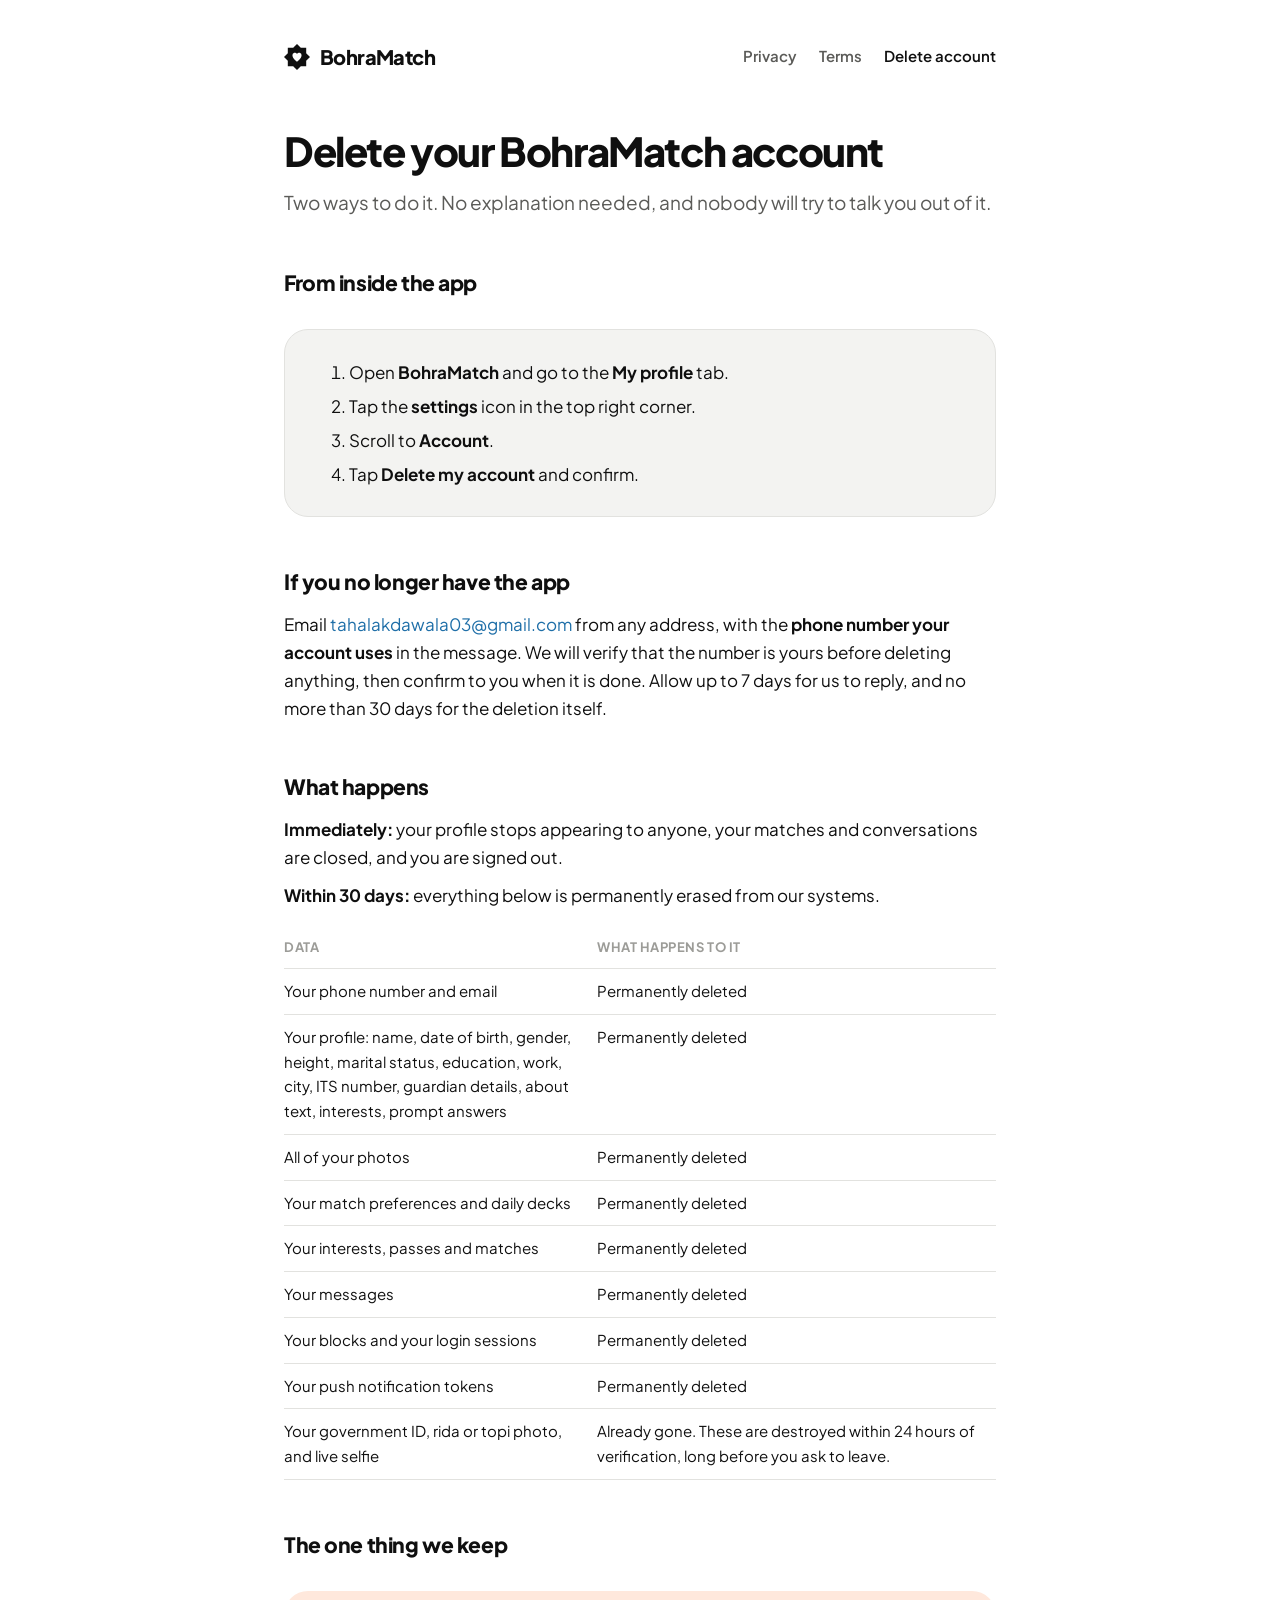
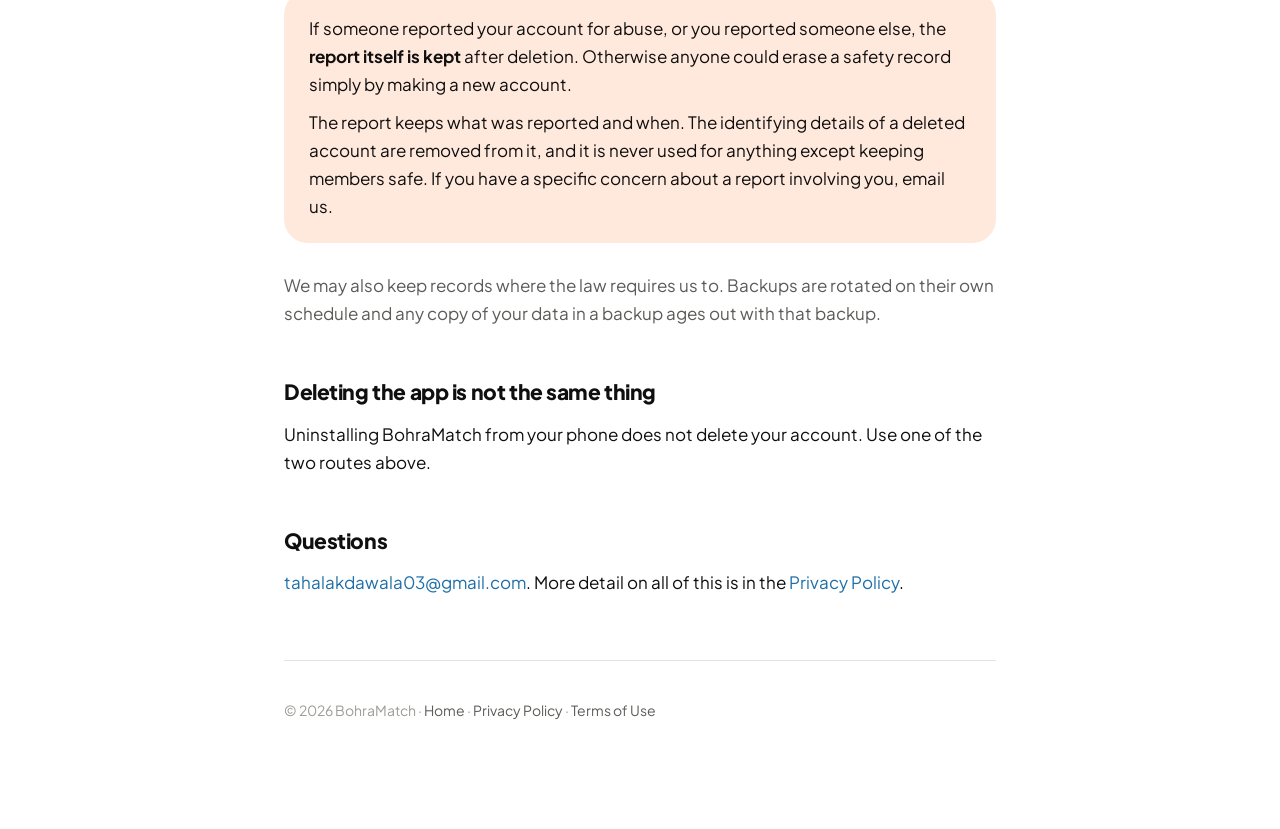
==== delete-account.html @ 5b306a56 "Publish the BohraMatch site: privacy, terms, account deletion Three URLs have to be public before an" ====
<!DOCTYPE html>
<html lang="en">
<head>
<meta charset="utf-8" />
<meta name="viewport" content="width=device-width, initial-scale=1" />
<title>Delete your account &middot; BohraMatch</title>
<meta name="description" content="How to delete your BohraMatch account and what happens to your data." />
<link rel="preconnect" href="https://fonts.googleapis.com" />
<link rel="preconnect" href="https://fonts.gstatic.com" crossorigin />
<link href="https://fonts.googleapis.com/css2?family=Plus+Jakarta+Sans:wght@500;600;700;800&display=swap" rel="stylesheet" />
<link rel="stylesheet" href="style.css" />
<link rel="icon" href="icon.svg" type="image/svg+xml" />
</head>
<body>
<div class="wrap">

  <div class="top">
    <a class="brand" href="./">
      <svg class="mark" viewBox="0 0 24 24" aria-hidden="true">
        <path fill="#0F0F0F" fill-rule="evenodd" d="M12.00 0.00L15.51 3.51L20.49 3.51L20.49 8.49L24.00 12.00L20.49 15.51L20.49 20.49L15.51 20.49L12.00 24.00L8.49 20.49L3.51 20.49L3.51 15.51L0.00 12.00L3.51 8.49L3.51 3.51L8.49 3.51Z M12 16.4 C12 16.4, 7.8 13.4, 7.8 10.4 A2.2 2.2 0 0 1 12 9.3 A2.2 2.2 0 0 1 16.2 10.4 C16.2 13.4 12 16.4 12 16.4 Z" />
      </svg>
      BohraMatch
    </a>
    <nav class="nav">
      <a href="privacy.html">Privacy</a>
      <a href="terms.html">Terms</a>
      <a href="delete-account.html" aria-current="page">Delete account</a>
    </nav>
  </div>

  <h1>Delete your BohraMatch account</h1>
  <p class="lede">
    Two ways to do it. No explanation needed, and nobody will try to talk you out of it.
  </p>

  <h2>From inside the app</h2>
  <div class="card">
    <ol style="margin:0">
      <li>Open <strong>BohraMatch</strong> and go to the <strong>My profile</strong> tab.</li>
      <li>Tap the <strong>settings</strong> icon in the top right corner.</li>
      <li>Scroll to <strong>Account</strong>.</li>
      <li>Tap <strong>Delete my account</strong> and confirm.</li>
    </ol>
  </div>

  <h2>If you no longer have the app</h2>
  <p>
    Email <a href="mailto:tahalakdawala03@gmail.com?subject=Delete%20my%20BohraMatch%20account">tahalakdawala03@gmail.com</a>
    from any address, with the <strong>phone number your account uses</strong> in the message.
    We will verify that the number is yours before deleting anything, then confirm to you
    when it is done. Allow up to 7 days for us to reply, and no more than 30 days for the
    deletion itself.
  </p>

  <h2>What happens</h2>
  <p>
    <strong>Immediately:</strong> your profile stops appearing to anyone, your matches and
    conversations are closed, and you are signed out.
  </p>
  <p>
    <strong>Within 30 days:</strong> everything below is permanently erased from our systems.
  </p>

  <table>
    <tr><th style="width:44%">Data</th><th>What happens to it</th></tr>
    <tr><td>Your phone number and email</td><td>Permanently deleted</td></tr>
    <tr><td>Your profile: name, date of birth, gender, height, marital status, education, work, city, ITS number, guardian details, about text, interests, prompt answers</td><td>Permanently deleted</td></tr>
    <tr><td>All of your photos</td><td>Permanently deleted</td></tr>
    <tr><td>Your match preferences and daily decks</td><td>Permanently deleted</td></tr>
    <tr><td>Your interests, passes and matches</td><td>Permanently deleted</td></tr>
    <tr><td>Your messages</td><td>Permanently deleted</td></tr>
    <tr><td>Your blocks and your login sessions</td><td>Permanently deleted</td></tr>
    <tr><td>Your push notification tokens</td><td>Permanently deleted</td></tr>
    <tr><td>Your government ID, rida or topi photo, and live selfie</td><td>Already gone. These are destroyed within 24 hours of verification, long before you ask to leave.</td></tr>
  </table>

  <h2>The one thing we keep</h2>
  <div class="card peach">
    <p style="margin-top:0">
      If someone reported your account for abuse, or you reported someone else, the
      <strong>report itself is kept</strong> after deletion. Otherwise anyone could erase a
      safety record simply by making a new account.
    </p>
    <p style="margin-bottom:0">
      The report keeps what was reported and when. The identifying details of a deleted
      account are removed from it, and it is never used for anything except keeping members
      safe. If you have a specific concern about a report involving you, email us.
    </p>
  </div>
  <p class="muted">
    We may also keep records where the law requires us to. Backups are rotated on their own
    schedule and any copy of your data in a backup ages out with that backup.
  </p>

  <h2>Deleting the app is not the same thing</h2>
  <p>
    Uninstalling BohraMatch from your phone does not delete your account. Use one of the
    two routes above.
  </p>

  <h2>Questions</h2>
  <p>
    <a href="mailto:tahalakdawala03@gmail.com">tahalakdawala03@gmail.com</a>. More detail
    on all of this is in the <a href="privacy.html">Privacy Policy</a>.
  </p>

  <footer>
    <p>
      &copy; 2026 BohraMatch &middot;
      <a href="./">Home</a> &middot;
      <a href="privacy.html">Privacy Policy</a> &middot;
      <a href="terms.html">Terms of Use</a>
    </p>
  </footer>

</div>
</body>
</html>
---- style.css ----
/* BohraMatch site. Tokens mirror src/theme/tokens.ts in the app repo. */

:root {
  --bg: #FFFFFF;
  --surface: #F3F3F1;
  --surface2: #E7E7E4;
  --border: #E2E2DF;

  --ink: #0F0F0F;
  --ink2: #5B5B58;
  --ink3: #9C9C98;

  --tint-peach: #FFE8DC;
  --coral: #D9552B;
  --tint-mint: #DCF3E4;
  --mint-ink: #1F7A4D;
  --tint-lilac: #E8E3FB;
  --lilac-ink: #5B49C9;
  --tint-sun: #FFF0B8;
  --sun-ink: #8A6400;
  --tint-sky: #DCEEF9;
  --sky-ink: #1F6FA8;

  --radius-card: 24px;
  --radius-pill: 999px;
}

* { box-sizing: border-box; }
html { -webkit-text-size-adjust: 100%; scroll-behavior: smooth; }

body {
  margin: 0;
  background: var(--bg);
  color: var(--ink);
  font-family: "Plus Jakarta Sans", -apple-system, BlinkMacSystemFont, "Segoe UI",
    Roboto, Helvetica, Arial, sans-serif;
  font-size: 17px;
  line-height: 1.65;
  -webkit-font-smoothing: antialiased;
}

.wrap { max-width: 760px; margin: 0 auto; padding: 40px 24px 96px; }

/* ------------------------------------------------------------- header --- */

.top {
  display: flex;
  align-items: center;
  justify-content: space-between;
  gap: 16px;
  flex-wrap: wrap;
  margin-bottom: 56px;
}

.brand {
  display: inline-flex;
  align-items: center;
  gap: 10px;
  font-weight: 800;
  letter-spacing: -0.03em;
  font-size: 20px;
  color: var(--ink);
  text-decoration: none;
}

.mark {
  width: 26px;
  height: 26px;
  flex: none;
}

.nav { display: flex; gap: 22px; font-size: 15px; font-weight: 600; }
.nav a { color: var(--ink2); text-decoration: none; }
.nav a:hover, .nav a[aria-current="page"] { color: var(--ink); }

/* --------------------------------------------------------- typography --- */

h1 {
  font-size: 40px;
  line-height: 1.1;
  letter-spacing: -0.035em;
  font-weight: 800;
  margin: 0 0 14px;
}

h2 {
  font-size: 21px;
  letter-spacing: -0.02em;
  font-weight: 800;
  margin: 48px 0 10px;
}

h3 {
  font-size: 16px;
  letter-spacing: -0.01em;
  font-weight: 700;
  margin: 26px 0 6px;
}

p { margin: 10px 0; }
ul { padding-left: 22px; margin: 10px 0; }
li { margin: 6px 0; }

a { color: var(--sky-ink); text-decoration: none; }
a:hover { text-decoration: underline; }

.lede { font-size: 19px; color: var(--ink2); margin: 0 0 8px; }
.updated { color: var(--ink3); font-size: 15px; margin: 0; }
.muted { color: var(--ink2); }

hr { border: none; border-top: 1px solid var(--border); margin: 48px 0; }

/* -------------------------------------------------------------- parts --- */

.card {
  border: 1px solid var(--border);
  border-radius: var(--radius-card);
  padding: 22px 24px;
  background: var(--surface);
  margin: 28px 0;
}

.card > :first-child { margin-top: 0; }
.card > :last-child { margin-bottom: 0; }

.card.peach { background: var(--tint-peach); border-color: transparent; }
.card.mint  { background: var(--tint-mint);  border-color: transparent; }
.card.lilac { background: var(--tint-lilac); border-color: transparent; }
.card.sun   { background: var(--tint-sun);   border-color: transparent; }
.card.sky   { background: var(--tint-sky);   border-color: transparent; }

.label {
  font-size: 12px;
  font-weight: 700;
  letter-spacing: 0.06em;
  text-transform: uppercase;
  color: var(--ink3);
  margin: 0 0 6px;
}

.btn {
  display: inline-block;
  background: var(--ink);
  color: #FFFFFF;
  font-weight: 700;
  font-size: 16px;
  padding: 14px 26px;
  border-radius: var(--radius-pill);
  text-decoration: none;
}
.btn:hover { text-decoration: none; opacity: 0.88; }

.grid {
  display: grid;
  grid-template-columns: repeat(auto-fit, minmax(210px, 1fr));
  gap: 14px;
  margin: 28px 0;
}

.grid .card { margin: 0; }

table {
  width: 100%;
  border-collapse: collapse;
  margin: 18px 0;
  font-size: 15px;
  display: block;
  overflow-x: auto;
}
th, td {
  text-align: left;
  padding: 10px 14px 10px 0;
  border-bottom: 1px solid var(--border);
  vertical-align: top;
}
th { font-weight: 700; font-size: 13px; letter-spacing: 0.04em; text-transform: uppercase; color: var(--ink3); }

.toc { font-size: 15px; }
.toc ol { padding-left: 20px; }
.toc li { margin: 3px 0; }

footer {
  margin-top: 64px;
  padding-top: 28px;
  border-top: 1px solid var(--border);
  color: var(--ink3);
  font-size: 14px;
}
footer a { color: var(--ink2); }

@media (max-width: 560px) {
  body { font-size: 16px; }
  h1 { font-size: 32px; }
  .wrap { padding: 28px 20px 72px; }
  .top { margin-bottom: 40px; }
}
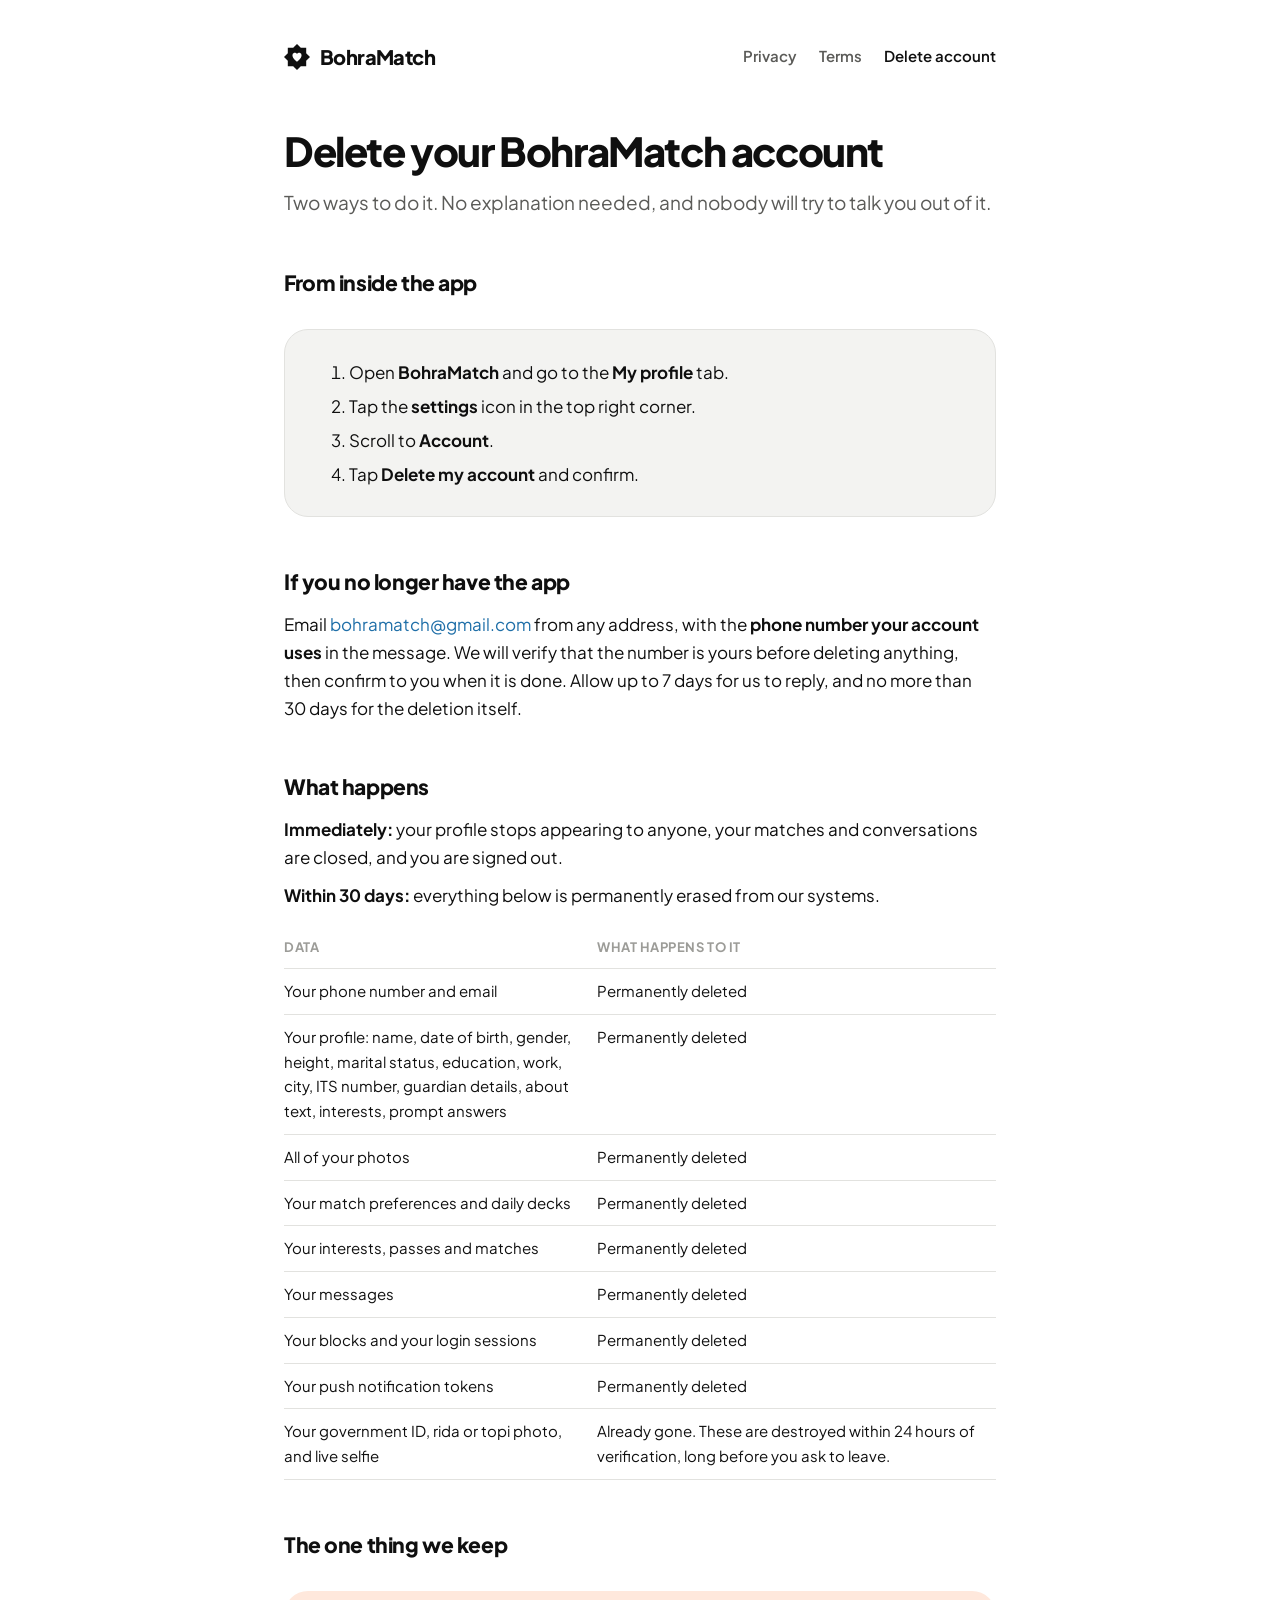
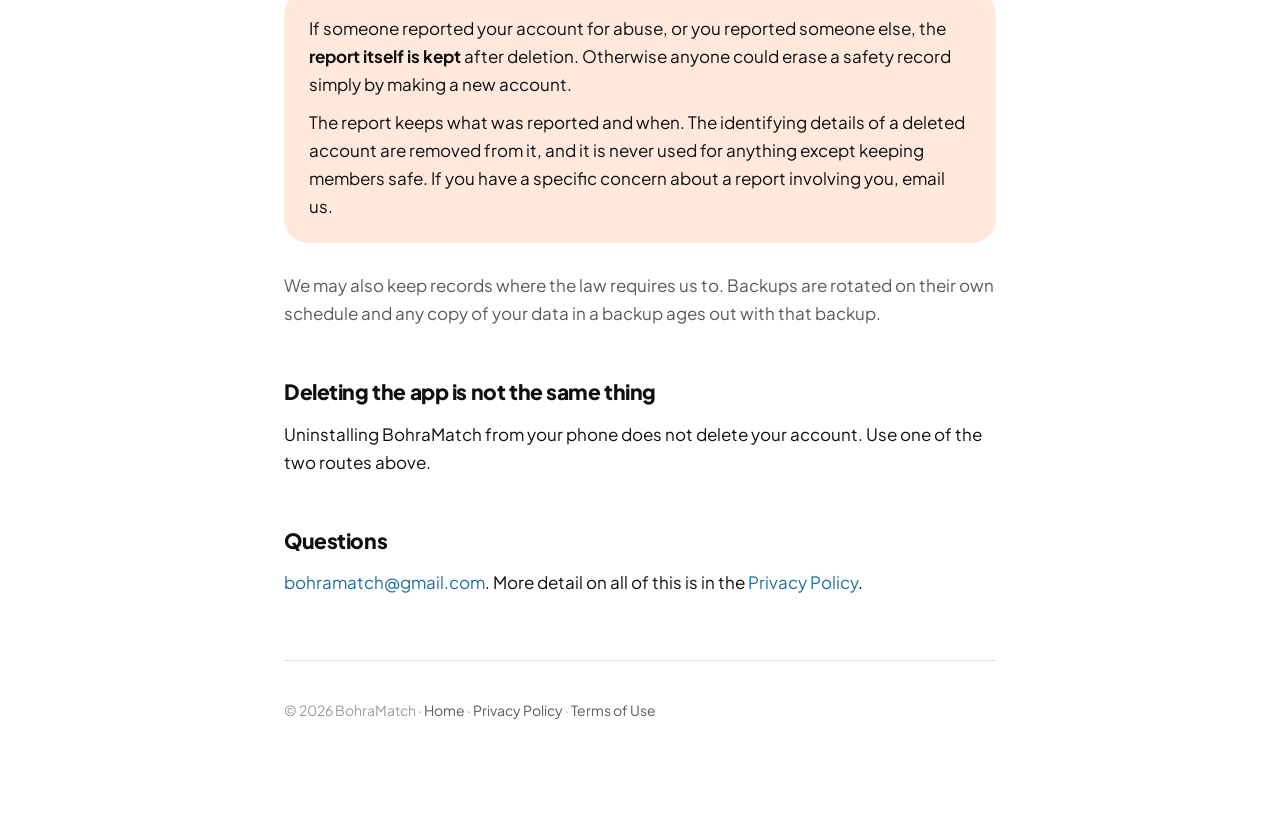
==== commit 4eaf965b: "Take the operator's personal identity off the site Contact everywhere is now bohramatch@gmail.com, a" ====
--- a/delete-account.html
+++ b/delete-account.html
@@ -45,7 +45,7 @@
 
   <h2>If you no longer have the app</h2>
   <p>
-    Email <a href="mailto:tahalakdawala03@gmail.com?subject=Delete%20my%20BohraMatch%20account">tahalakdawala03@gmail.com</a>
+    Email <a href="mailto:bohramatch@gmail.com?subject=Delete%20my%20BohraMatch%20account">bohramatch@gmail.com</a>
     from any address, with the <strong>phone number your account uses</strong> in the message.
     We will verify that the number is yours before deleting anything, then confirm to you
     when it is done. Allow up to 7 days for us to reply, and no more than 30 days for the
@@ -100,7 +100,7 @@
 
   <h2>Questions</h2>
   <p>
-    <a href="mailto:tahalakdawala03@gmail.com">tahalakdawala03@gmail.com</a>. More detail
+    <a href="mailto:bohramatch@gmail.com">bohramatch@gmail.com</a>. More detail
     on all of this is in the <a href="privacy.html">Privacy Policy</a>.
   </p>
 
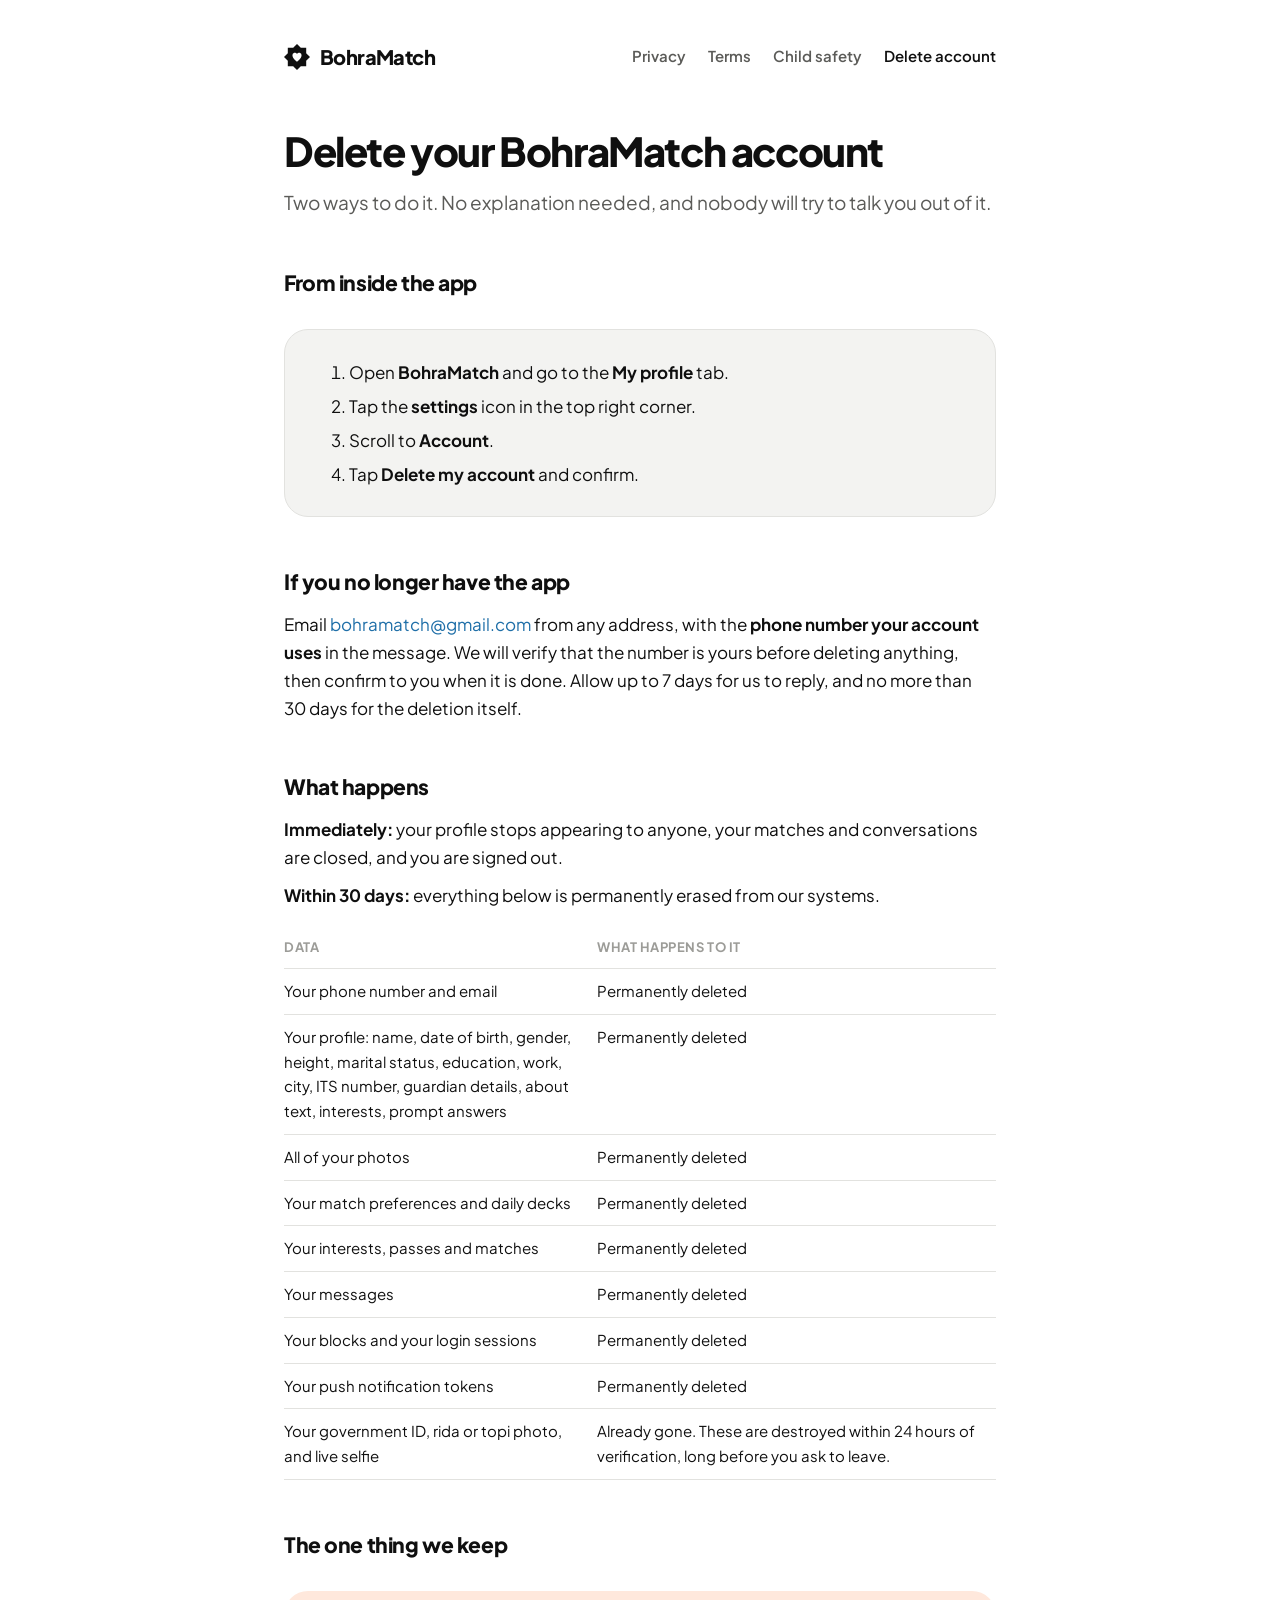
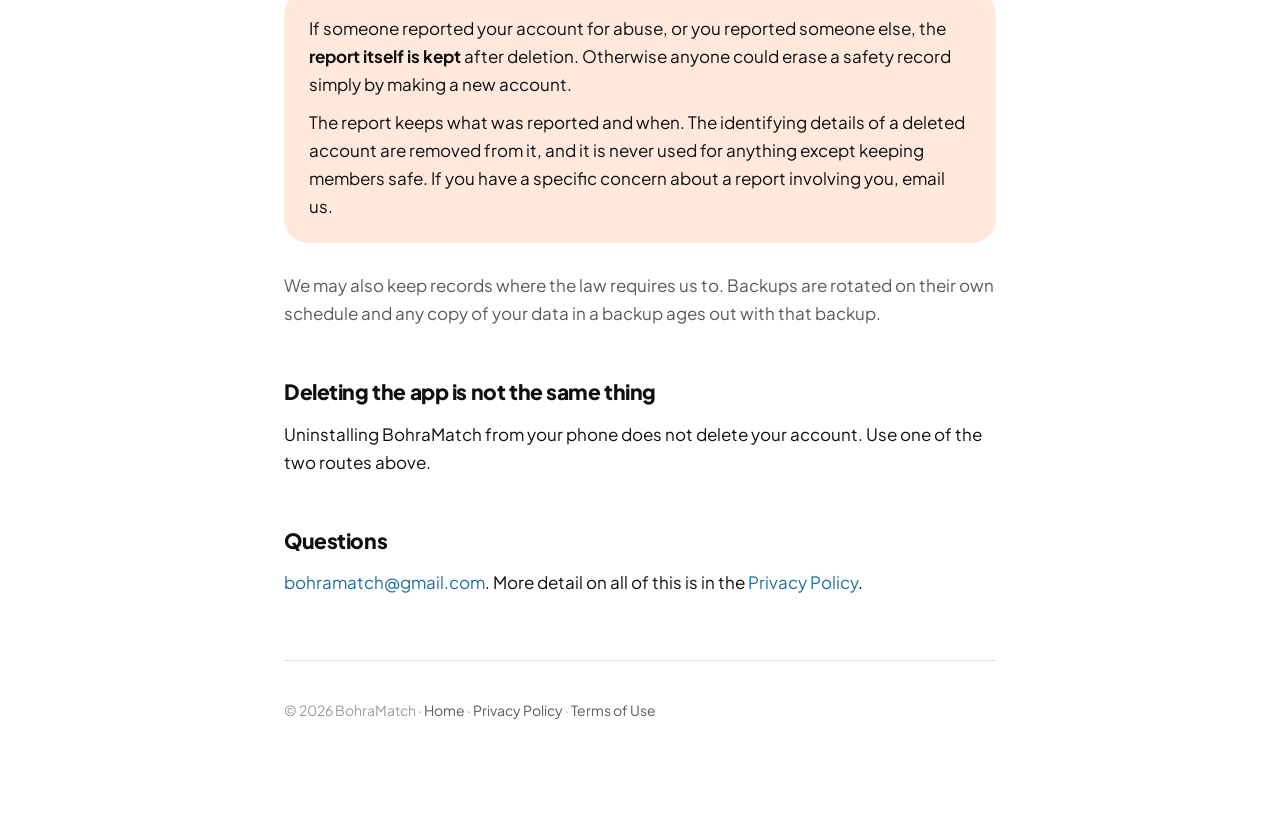
==== commit 87e526cd: "Publish child safety standards, required by Play for social apps Google Play's child safety standard" ====
--- a/delete-account.html
+++ b/delete-account.html
@@ -24,6 +24,7 @@
     <nav class="nav">
       <a href="privacy.html">Privacy</a>
       <a href="terms.html">Terms</a>
+      <a href="child-safety.html">Child safety</a>
       <a href="delete-account.html" aria-current="page">Delete account</a>
     </nav>
   </div>
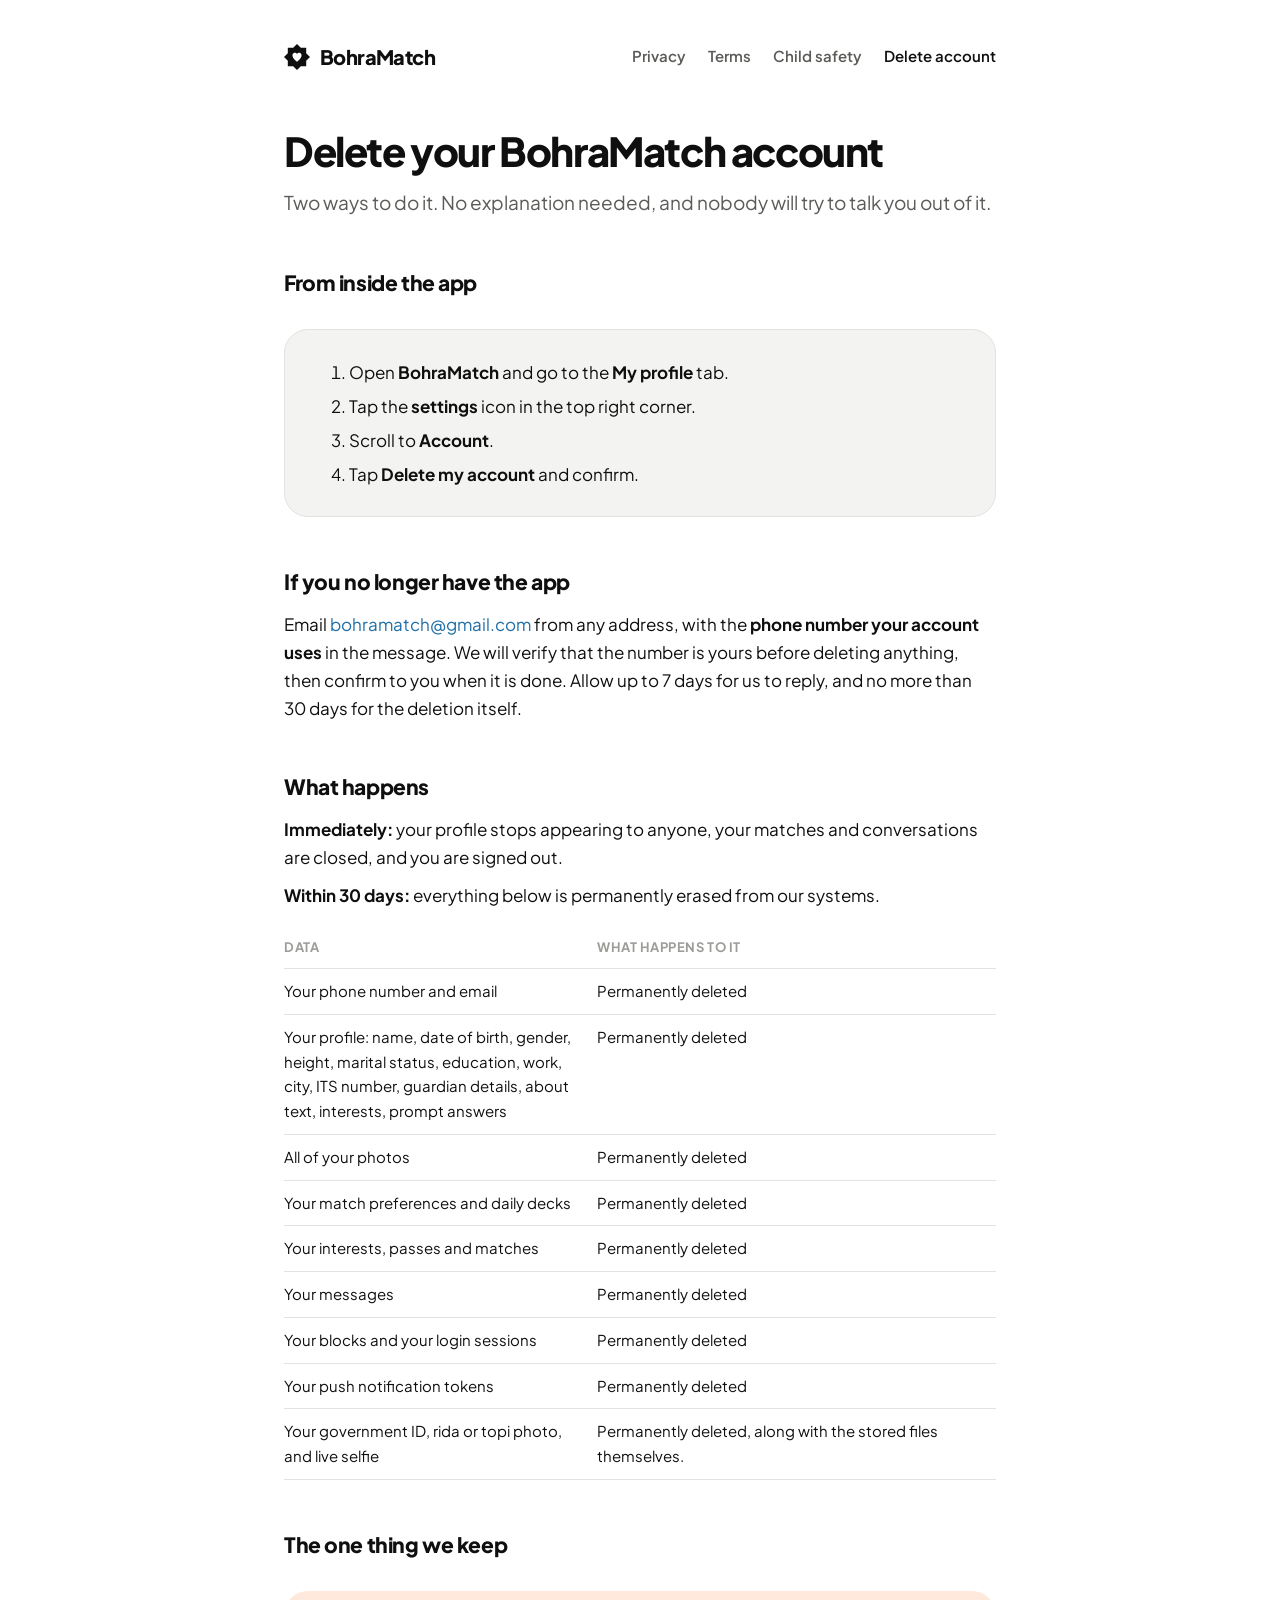
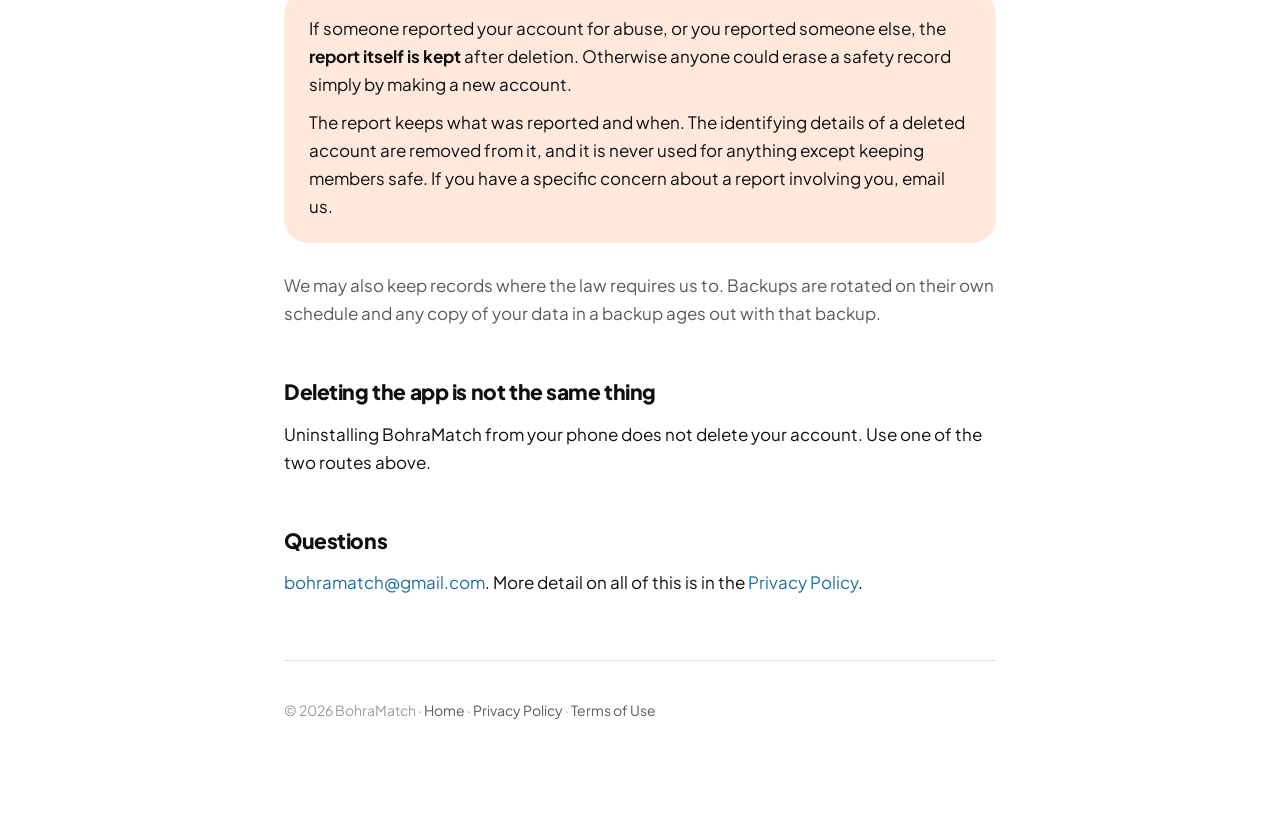
==== commit 5769b5bb: "Remove the 24-hour identity document deletion claim No job deletes verification images after review;" ====
--- a/delete-account.html
+++ b/delete-account.html
@@ -72,7 +72,7 @@
     <tr><td>Your messages</td><td>Permanently deleted</td></tr>
     <tr><td>Your blocks and your login sessions</td><td>Permanently deleted</td></tr>
     <tr><td>Your push notification tokens</td><td>Permanently deleted</td></tr>
-    <tr><td>Your government ID, rida or topi photo, and live selfie</td><td>Already gone. These are destroyed within 24 hours of verification, long before you ask to leave.</td></tr>
+    <tr><td>Your government ID, rida or topi photo, and live selfie</td><td>Permanently deleted, along with the stored files themselves.</td></tr>
   </table>
 
   <h2>The one thing we keep</h2>
